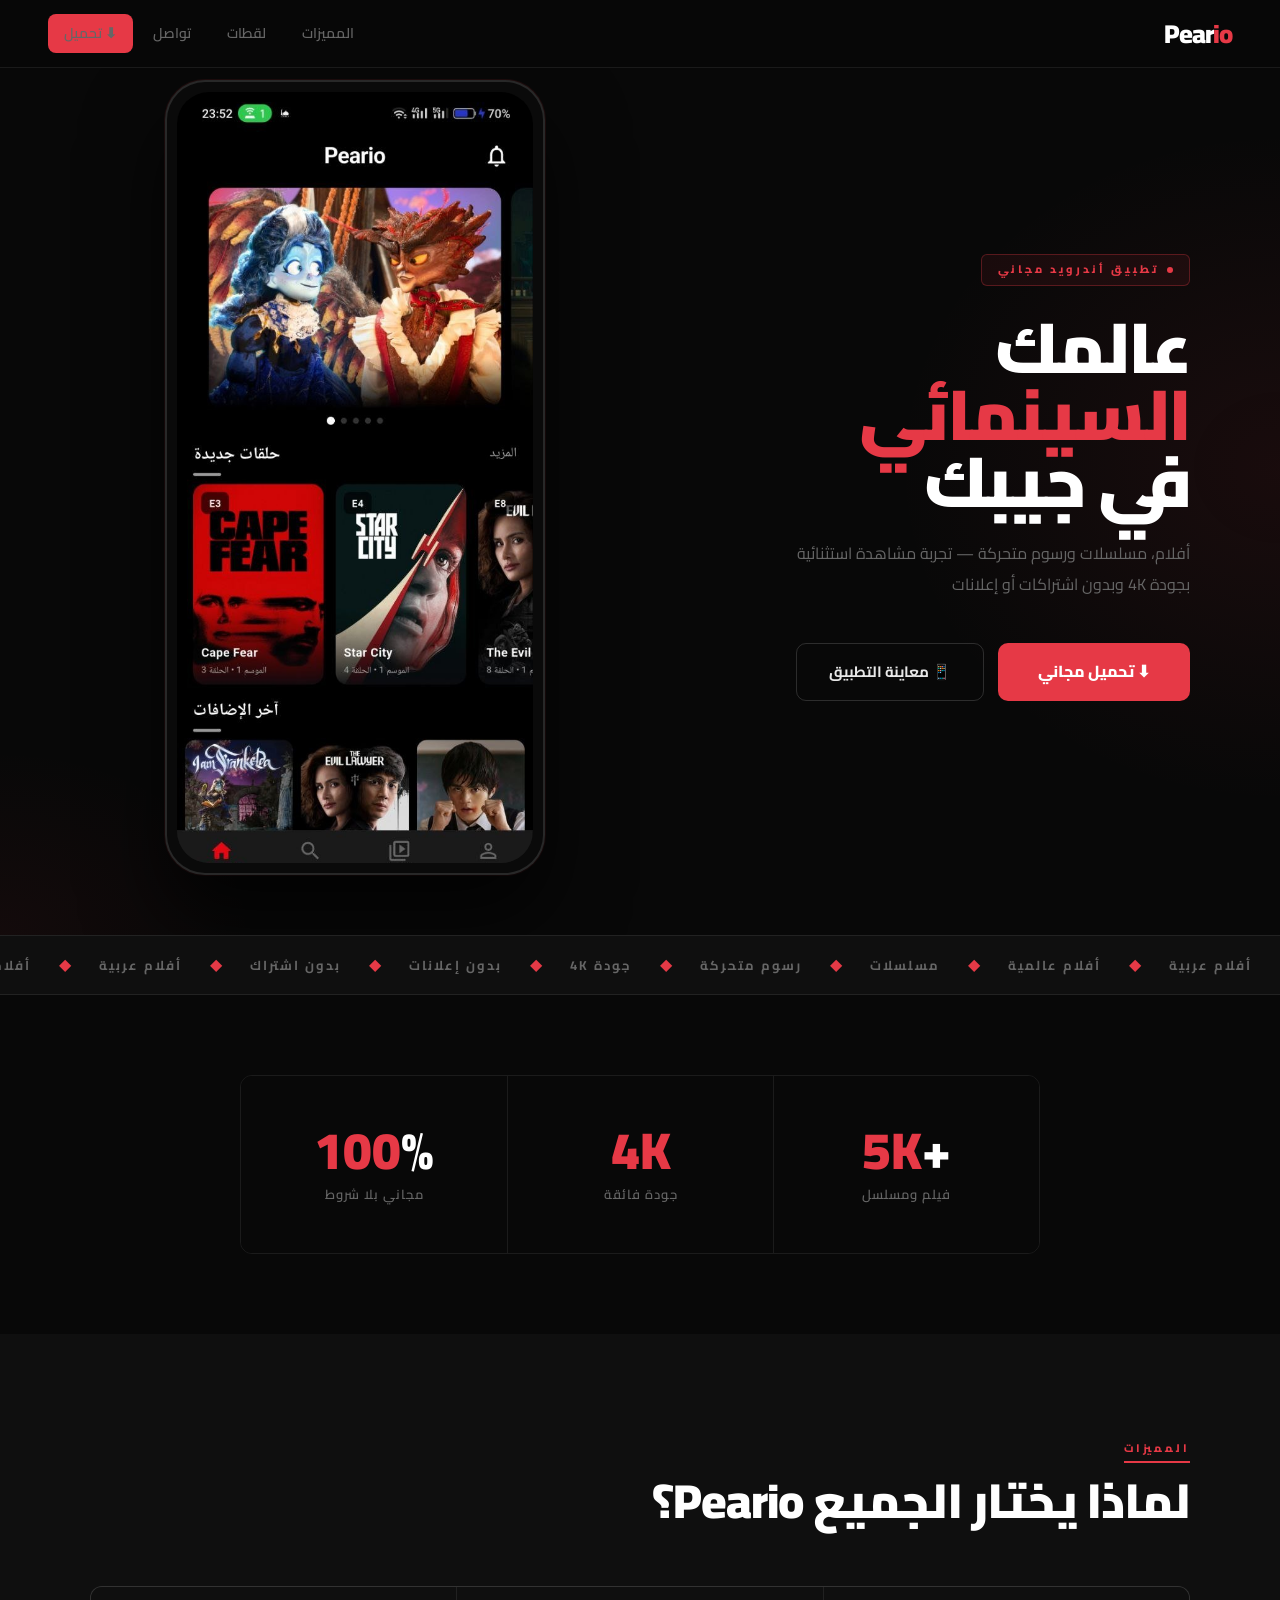
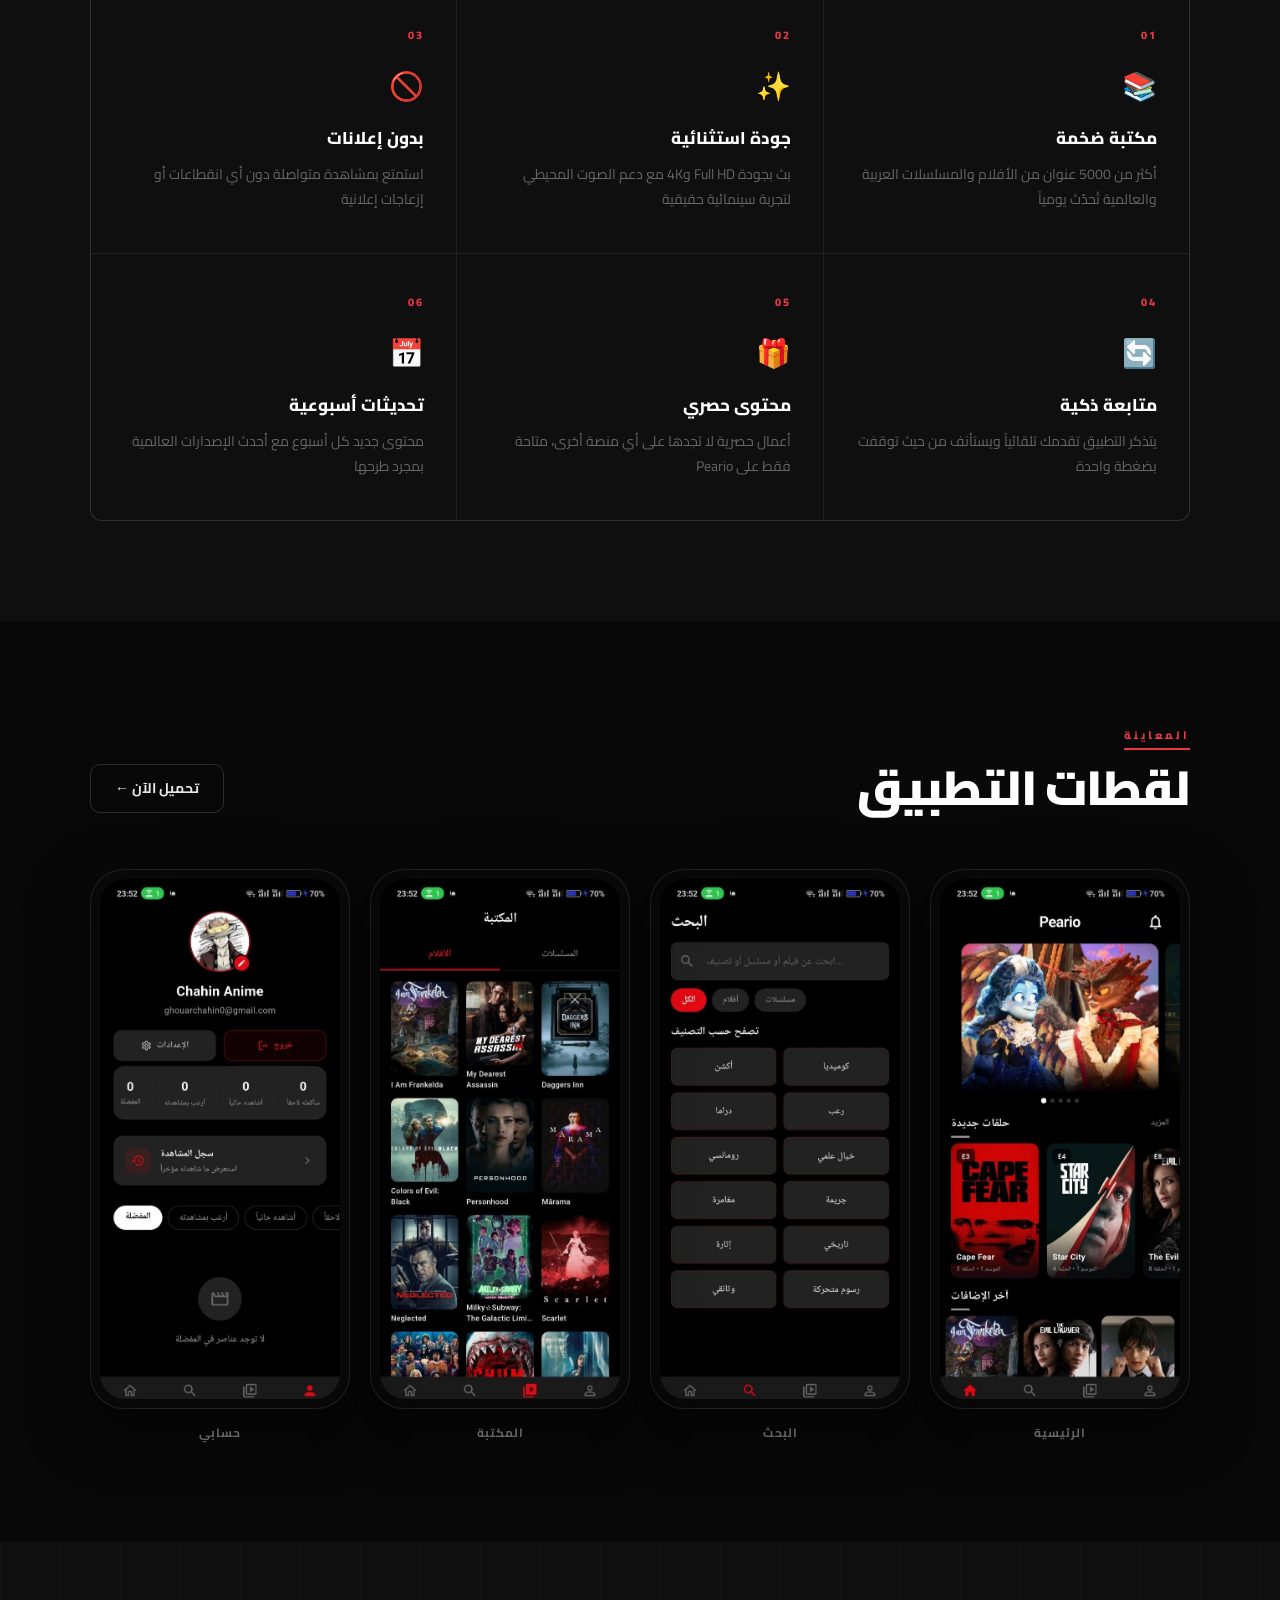
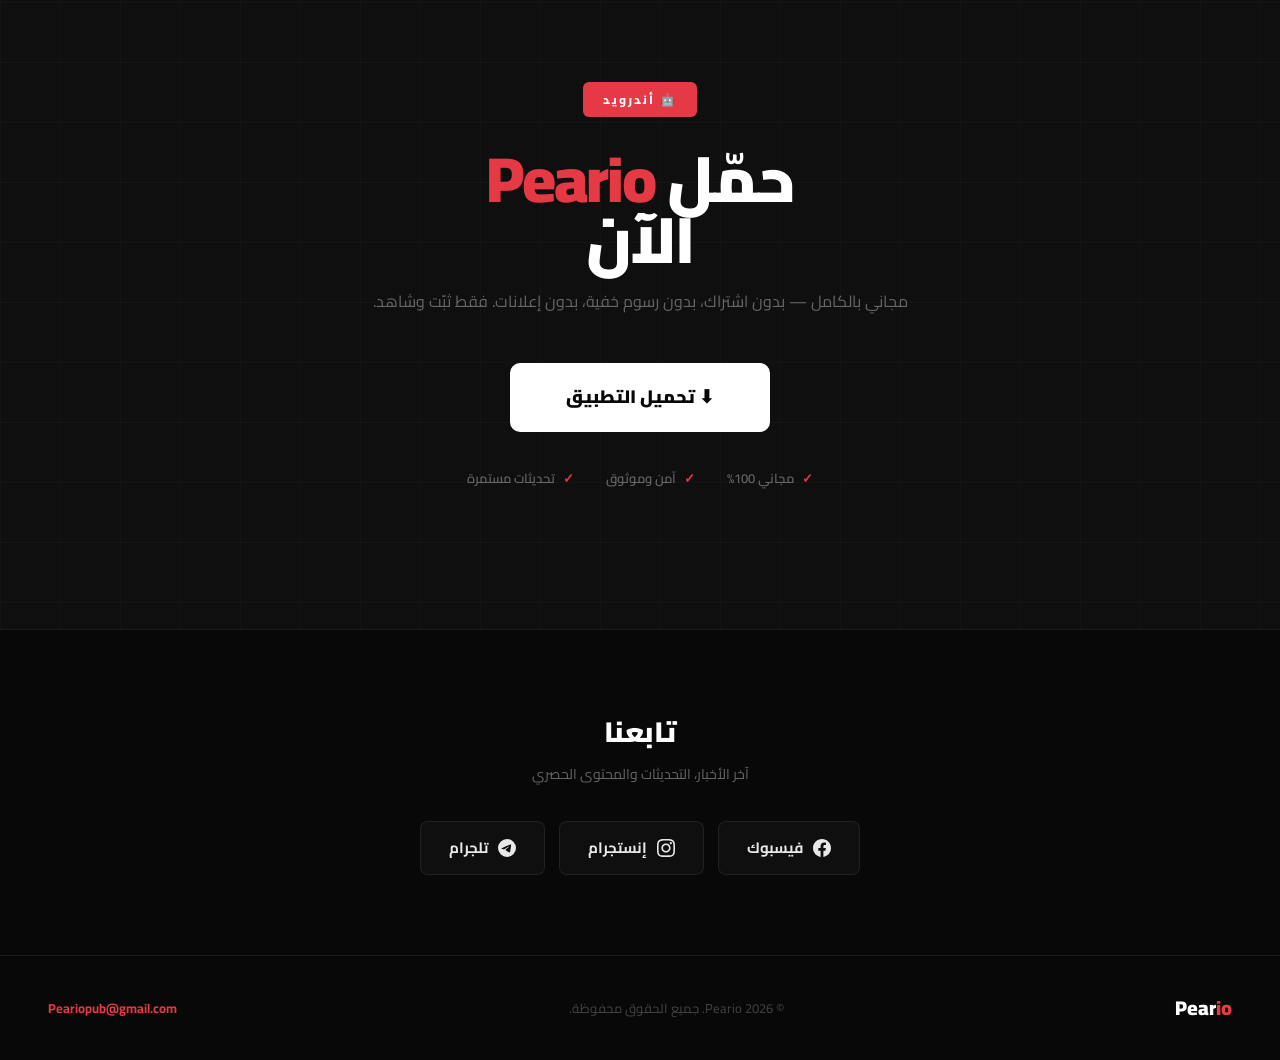
==== index.html @ 8940d9ab "Update index.html" ====
<!DOCTYPE html>
<html lang="ar" dir="rtl">
<head>
<meta charset="UTF-8"/>
<meta name="viewport" content="width=device-width,initial-scale=1"/>
<link rel="preconnect" href="https://fonts.googleapis.com"/>
<link rel="preconnect" href="https://fonts.gstatic.com" crossorigin/>
<link href="https://fonts.googleapis.com/css2?family=Cairo:wght@300;400;600;700;900&display=swap" rel="stylesheet"/>
<style>
*{margin:0;padding:0;box-sizing:border-box;}
:root{
  --bg:#080808;
  --bg2:#0f0f0f;
  --bg3:#181818;
  --red:#e63946;
  --red2:#ff4d5a;
  --white:#ffffff;
  --white2:#e8e8e8;
  --gray:#666666;
  --gray2:#444444;
  --border:rgba(255,255,255,0.08);
  --border-red:rgba(230,57,70,0.3);
}
html{scroll-behavior:smooth;}
body{background:var(--bg);color:var(--white);font-family:Cairo,sans-serif;overflow-x:hidden;line-height:1.6;}

/* NAV */
nav{position:fixed;top:0;left:0;right:0;z-index:200;display:flex;align-items:center;justify-content:space-between;padding:0 48px;height:68px;border-bottom:1px solid var(--border);background:rgba(8,8,8,0.95);backdrop-filter:blur(20px);}
.nav-brand{font-size:26px;font-weight:900;letter-spacing:-1px;color:var(--white);text-decoration:none;}
.nav-brand span{color:var(--red);}
.nav-menu{display:flex;align-items:center;gap:4px;}
.nav-menu a{color:var(--gray);text-decoration:none;font-size:14px;font-weight:600;padding:8px 16px;border-radius:8px;transition:all 0.2s;}
.nav-menu a:hover{color:var(--white);}
.nav-cta{background:var(--red);color:var(--white);font-weight:800;font-size:14px;padding:10px 24px;border-radius:8px;text-decoration:none;font-family:Cairo,sans-serif;transition:all 0.2s;}
.nav-cta:hover{background:var(--red2);transform:translateY(-1px);}

/* HERO */
.hero{min-height:100vh;display:flex;align-items:center;justify-content:center;padding:80px 40px 60px;min-height:100vh;position:relative;overflow:hidden;}
.hero-bg{position:absolute;inset:0;background:radial-gradient(ellipse 50% 60% at 100% 50%,rgba(230,57,70,0.08) 0%,transparent 60%),radial-gradient(ellipse 40% 40% at 0% 100%,rgba(230,57,70,0.05) 0%,transparent 50%);}
.hero-grid{max-width:1100px;width:100%;display:grid;grid-template-columns:1fr 1fr;gap:40px;align-items:center;position:relative;z-index:1;}
.hero-left{}
.hero-tag{display:inline-flex;align-items:center;gap:8px;border:1px solid var(--border-red);background:rgba(230,57,70,0.08);padding:6px 16px;border-radius:6px;font-size:11px;font-weight:800;color:var(--red);letter-spacing:3px;text-transform:uppercase;margin-bottom:28px;}
.hero-dot{width:6px;height:6px;border-radius:50%;background:var(--red);animation:blink 1.5s ease-in-out infinite;}
@keyframes blink{0%,100%{opacity:1;}50%{opacity:0.2;}}
.hero-title{font-size:clamp(40px,5.5vw,80px);font-weight:900;line-height:0.95;margin-bottom:24px;letter-spacing:-2px;}
.hero-title .line-red{color:var(--red);}
.hero-title .line-white{color:var(--white);}
.hero-sub{font-size:16px;color:var(--gray);max-width:420px;margin-bottom:44px;line-height:1.9;}
.hero-btns{display:flex;gap:14px;flex-wrap:wrap;}
.btn-red{display:inline-flex;align-items:center;gap:10px;background:var(--red);color:var(--white);font-weight:800;font-size:16px;padding:16px 40px;border-radius:10px;text-decoration:none;font-family:Cairo,sans-serif;transition:all 0.3s;}
.btn-red:hover{background:var(--red2);transform:translateY(-3px);box-shadow:0 12px 40px rgba(230,57,70,0.3);}
.btn-outline{display:inline-flex;align-items:center;gap:10px;background:transparent;color:var(--white2);font-weight:700;font-size:15px;padding:16px 32px;border-radius:10px;border:1px solid rgba(255,255,255,0.15);text-decoration:none;font-family:Cairo,sans-serif;transition:all 0.3s;}
.btn-outline:hover{border-color:var(--red);color:var(--red);transform:translateY(-3px);}

/* HERO PHONE */
.hero-right{display:flex;justify-content:center;align-items:center;position:relative;}
.hero-phone{width:380px;position:relative;z-index:2;}
.hero-phone-frame{background:#0a0a0a;border-radius:40px;padding:10px;border:2px solid rgba(255,255,255,0.12);box-shadow:0 40px 80px rgba(0,0,0,0.7),0 0 0 1px rgba(230,57,70,0.1);}
.hero-phone-screen{border-radius:32px;overflow:hidden;aspect-ratio:9/19.5;background:#111;}
.hero-phone-screen img{width:100%;height:100%;object-fit:cover;object-position:top;display:block;}
.hero-glow{position:absolute;width:300px;height:300px;background:radial-gradient(circle,rgba(230,57,70,0.15) 0%,transparent 70%);top:50%;left:50%;transform:translate(-50%,-50%);z-index:1;}

/* TICKER */
.ticker{border-top:1px solid var(--border);border-bottom:1px solid var(--border);padding:16px 0;background:var(--bg2);overflow:hidden;}
.ticker-track{display:flex;gap:0;animation:tick 18s linear infinite;width:max-content;}
.ticker-item{display:flex;align-items:center;gap:0;white-space:nowrap;}
.ticker-text{font-size:13px;font-weight:700;color:var(--gray);padding:0 28px;text-transform:uppercase;letter-spacing:2px;}
.ticker-sep{color:var(--red);font-size:16px;flex-shrink:0;}
@keyframes tick{0%{transform:translateX(0);}100%{transform:translateX(-50%);}}

/* STATS */
.stats-sec{padding:80px 40px;background:var(--bg);}
.stats-inner{max-width:800px;margin:0 auto;display:grid;grid-template-columns:repeat(3,1fr);gap:0;border:1px solid var(--border);border-radius:12px;overflow:hidden;}
.stat{background:var(--bg);padding:48px 20px;text-align:center;border-left:1px solid var(--border);position:relative;transition:background 0.3s;}
.stat:last-child{border-left:none;}
.stat:hover{background:var(--bg2);}
.stat::after{content:"";position:absolute;bottom:0;left:20%;right:20%;height:2px;background:var(--red);transform:scaleX(0);transition:transform 0.3s;}
.stat:hover::after{transform:scaleX(1);}
.stat-num{font-size:52px;font-weight:900;line-height:1;color:var(--white);margin-bottom:8px;}
.stat-num span{color:var(--red);}
.stat-label{font-size:13px;color:var(--gray);font-weight:600;text-transform:uppercase;letter-spacing:1px;}

/* FEATURES */
.feat-sec{padding:100px 40px;background:var(--bg2);}
.sec-header{max-width:1100px;margin:0 auto 60px;}
.sec-tag{display:inline-block;font-size:11px;font-weight:800;letter-spacing:3px;text-transform:uppercase;color:var(--red);margin-bottom:12px;border-bottom:2px solid var(--red);padding-bottom:4px;}
.sec-title{font-size:clamp(28px,4vw,48px);font-weight:900;line-height:1.05;letter-spacing:-1px;}
.feat-grid{max-width:1100px;margin:0 auto;display:grid;grid-template-columns:repeat(3,1fr);gap:1px;background:var(--border);border:1px solid var(--border);border-radius:12px;overflow:hidden;}
.feat-card{background:var(--bg2);padding:40px 32px;transition:all 0.3s;position:relative;}
.feat-card:hover{background:var(--bg3);}
.feat-num{font-size:11px;font-weight:800;color:var(--red);letter-spacing:2px;margin-bottom:20px;display:block;}
.feat-icon{font-size:28px;margin-bottom:16px;display:block;}
.feat-title{font-size:17px;font-weight:800;margin-bottom:10px;color:var(--white);}
.feat-desc{font-size:14px;color:var(--gray);line-height:1.8;}
.feat-line{position:absolute;top:0;left:0;width:3px;height:0;background:var(--red);transition:height 0.4s ease;}
.feat-card:hover .feat-line{height:100%;}

/* SCREENSHOTS */
.screen-sec{padding:100px 40px;background:var(--bg);}
.screen-header{max-width:1100px;margin:0 auto 56px;display:flex;justify-content:space-between;align-items:flex-end;}
.phones-row{max-width:1100px;margin:0 auto;display:grid;grid-template-columns:repeat(4,1fr);gap:20px;}
.phone-wrap{display:flex;flex-direction:column;align-items:center;gap:14px;cursor:pointer;transition:transform 0.3s;}
.phone-wrap:hover{transform:translateY(-10px);}
.phone-frame{background:#080808;border-radius:34px;padding:9px;border:1.5px solid rgba(255,255,255,0.1);box-shadow:0 20px 60px rgba(0,0,0,0.6);transition:all 0.3s;width:100%;}
.phone-wrap:hover .phone-frame{border-color:rgba(230,57,70,0.4);box-shadow:0 30px 60px rgba(230,57,70,0.1);}
.phone-screen{border-radius:26px;overflow:hidden;aspect-ratio:9/19.5;background:#111;}
.phone-screen img{width:100%;height:100%;object-fit:cover;object-position:top;display:block;}
.phone-label{font-size:12px;font-weight:700;color:var(--gray);letter-spacing:1px;text-transform:uppercase;}
.phone-wrap:hover .phone-label{color:var(--red);}

/* DOWNLOAD */
.dl-sec{padding:140px 40px;background:var(--bg2);text-align:center;position:relative;overflow:hidden;}
.dl-cross{position:absolute;inset:0;background-image:linear-gradient(rgba(255,255,255,0.02) 1px,transparent 1px),linear-gradient(90deg,rgba(255,255,255,0.02) 1px,transparent 1px);background-size:60px 60px;}
.dl-inner{position:relative;z-index:1;max-width:580px;margin:0 auto;}
.dl-badge{display:inline-flex;align-items:center;gap:8px;background:var(--red);padding:8px 20px;border-radius:6px;font-size:12px;font-weight:800;color:var(--white);letter-spacing:2px;text-transform:uppercase;margin-bottom:32px;}
.dl-title{font-size:clamp(36px,5vw,72px);font-weight:900;line-height:0.95;margin-bottom:16px;letter-spacing:-2px;}
.dl-title span{color:var(--red);}
.dl-sub{font-size:16px;color:var(--gray);margin-bottom:48px;line-height:1.8;}
.dl-btn{display:inline-flex;align-items:center;gap:12px;background:var(--white);color:var(--bg);font-weight:900;font-size:18px;padding:20px 56px;border-radius:10px;text-decoration:none;font-family:Cairo,sans-serif;transition:all 0.3s;}
.dl-btn:hover{background:var(--white2);transform:translateY(-4px);box-shadow:0 20px 50px rgba(255,255,255,0.1);}
.dl-checks{display:flex;justify-content:center;gap:32px;margin-top:36px;flex-wrap:wrap;}
.dl-check{font-size:13px;color:var(--gray);font-weight:600;display:flex;align-items:center;gap:8px;}
.dl-check::before{content:"✓";color:var(--red);font-weight:900;}

/* SOCIAL */
.social-sec{padding:80px 40px;background:var(--bg);border-top:1px solid var(--border);text-align:center;}
.social-title{font-size:28px;font-weight:900;margin-bottom:8px;}
.social-sub{font-size:14px;color:var(--gray);margin-bottom:36px;}
.social-row{display:flex;justify-content:center;gap:14px;flex-wrap:wrap;}
.soc-btn{display:inline-flex;align-items:center;gap:10px;padding:14px 28px;border-radius:8px;border:1px solid var(--border);color:var(--white2);text-decoration:none;font-weight:700;font-size:15px;font-family:Cairo,sans-serif;background:var(--bg2);transition:all 0.3s;}
.soc-btn:hover{border-color:var(--red);color:var(--white);background:rgba(230,57,70,0.08);transform:translateY(-3px);}

/* FOOTER */
footer{padding:36px 48px;background:var(--bg);border-top:1px solid var(--border);display:flex;align-items:center;justify-content:space-between;flex-wrap:wrap;gap:16px;}
.footer-brand{font-size:20px;font-weight:900;color:var(--white);}
.footer-brand span{color:var(--red);}
.footer-copy{font-size:13px;color:var(--gray2);}
.footer-email{font-size:13px;color:var(--red);text-decoration:none;font-weight:700;}
.footer-email:hover{color:var(--red2);}

@media(max-width:1000px){
  .hero-grid{grid-template-columns:1fr;text-align:center;gap:60px;}
  .hero-right{order:-1;}
  .hero-sub{margin:0 auto 44px;}
  .hero-btns{justify-content:center;}
  .hero-phone{width:260px;}
}
@media(max-width:900px){
  nav{padding:0 20px;}
  .nav-menu a:not(.nav-cta){display:none;}
  .stats-inner{grid-template-columns:1fr;border-radius:10px;}
  .stat{border-left:none;border-top:1px solid var(--border);}
  .stat:first-child{border-top:none;}
  .feat-grid{grid-template-columns:1fr;}
  .phones-row{grid-template-columns:repeat(2,1fr);}
  .screen-header{flex-direction:column;align-items:flex-start;gap:16px;}
  footer{flex-direction:column;text-align:center;padding:32px 24px;}
}
@media(max-width:480px){
  .hero{padding:90px 20px 60px;}
  .phones-row{grid-template-columns:repeat(2,1fr);gap:12px;}
}
</style>
</head>
<body>

<nav>
  <a href="#" class="nav-brand">Pear<span>io</span></a>
  <div class="nav-menu">
    <a href="#features">المميزات</a>
    <a href="#screenshots">لقطات</a>
    <a href="#social">تواصل</a>
    <a href="#download" class="nav-cta">⬇ تحميل</a>
  </div>
</nav>

<section class="hero">
  <div class="hero-bg"></div>
  <div class="hero-grid">
    <div class="hero-left">
      <div class="hero-tag"><div class="hero-dot"></div>تطبيق أندرويد مجاني</div>
      <h1 class="hero-title">
        <span class="line-white">عالمك</span><br/>
        <span class="line-red">السينمائي</span><br/>
        <span class="line-white">في جيبك</span>
      </h1>
      <p class="hero-sub">أفلام، مسلسلات ورسوم متحركة — تجربة مشاهدة استثنائية بجودة 4K وبدون اشتراكات أو إعلانات</p>
      <div class="hero-btns">
        <a href="#download" class="btn-red">⬇ تحميل مجاني</a>
        <a href="#screenshots" class="btn-outline">📱 معاينة التطبيق</a>
      </div>
    </div>
    <div class="hero-right">
      <div class="hero-glow"></div>
      <div class="hero-phone">
        <div class="hero-phone-frame">
          <div class="hero-phone-screen">
            <img src="[data-uri]" alt="Peario App"/>
          </div>
        </div>
      </div>
    </div>
  </div>
</section>

<div class="ticker">
  <div class="ticker-track">
    <div class="ticker-item"><span class="ticker-text">أفلام عربية</span><span class="ticker-sep">◆</span></div>
    <div class="ticker-item"><span class="ticker-text">أفلام عالمية</span><span class="ticker-sep">◆</span></div>
    <div class="ticker-item"><span class="ticker-text">مسلسلات</span><span class="ticker-sep">◆</span></div>
    <div class="ticker-item"><span class="ticker-text">رسوم متحركة</span><span class="ticker-sep">◆</span></div>
    <div class="ticker-item"><span class="ticker-text">جودة 4K</span><span class="ticker-sep">◆</span></div>
    <div class="ticker-item"><span class="ticker-text">بدون إعلانات</span><span class="ticker-sep">◆</span></div>
    <div class="ticker-item"><span class="ticker-text">بدون اشتراك</span><span class="ticker-sep">◆</span></div>
    <div class="ticker-item"><span class="ticker-text">أفلام عربية</span><span class="ticker-sep">◆</span></div>
    <div class="ticker-item"><span class="ticker-text">أفلام عالمية</span><span class="ticker-sep">◆</span></div>
    <div class="ticker-item"><span class="ticker-text">مسلسلات</span><span class="ticker-sep">◆</span></div>
    <div class="ticker-item"><span class="ticker-text">رسوم متحركة</span><span class="ticker-sep">◆</span></div>
    <div class="ticker-item"><span class="ticker-text">جودة 4K</span><span class="ticker-sep">◆</span></div>
    <div class="ticker-item"><span class="ticker-text">بدون إعلانات</span><span class="ticker-sep">◆</span></div>
    <div class="ticker-item"><span class="ticker-text">بدون اشتراك</span><span class="ticker-sep">◆</span></div>
  </div>
</div>

<section class="stats-sec">
  <div class="stats-inner">
    <div class="stat"><div class="stat-num">+<span>5K</span></div><div class="stat-label">فيلم ومسلسل</div></div>
    <div class="stat"><div class="stat-num"><span>4K</span></div><div class="stat-label">جودة فائقة</div></div>
    <div class="stat"><div class="stat-num"><span>100</span>%</div><div class="stat-label">مجاني بلا شروط</div></div>
  </div>
</section>

<section class="feat-sec" id="features">
  <div class="sec-header">
    <div class="sec-tag">المميزات</div>
    <h2 class="sec-title">لماذا يختار الجميع Peario؟</h2>
  </div>
  <div class="feat-grid">
    <div class="feat-card"><div class="feat-line"></div><span class="feat-num">01</span><span class="feat-icon">📚</span><h3 class="feat-title">مكتبة ضخمة</h3><p class="feat-desc">أكثر من 5000 عنوان من الأفلام والمسلسلات العربية والعالمية تُحدّث يومياً</p></div>
    <div class="feat-card"><div class="feat-line"></div><span class="feat-num">02</span><span class="feat-icon">✨</span><h3 class="feat-title">جودة استثنائية</h3><p class="feat-desc">بث بجودة Full HD و4K مع دعم الصوت المحيطي لتجربة سينمائية حقيقية</p></div>
    <div class="feat-card"><div class="feat-line"></div><span class="feat-num">03</span><span class="feat-icon">🚫</span><h3 class="feat-title">بدون إعلانات</h3><p class="feat-desc">استمتع بمشاهدة متواصلة دون أي انقطاعات أو إزعاجات إعلانية</p></div>
    <div class="feat-card"><div class="feat-line"></div><span class="feat-num">04</span><span class="feat-icon">🔄</span><h3 class="feat-title">متابعة ذكية</h3><p class="feat-desc">يتذكر التطبيق تقدمك تلقائياً ويستأنف من حيث توقفت بضغطة واحدة</p></div>
    <div class="feat-card"><div class="feat-line"></div><span class="feat-num">05</span><span class="feat-icon">🎁</span><h3 class="feat-title">محتوى حصري</h3><p class="feat-desc">أعمال حصرية لا تجدها على أي منصة أخرى، متاحة فقط على Peario</p></div>
    <div class="feat-card"><div class="feat-line"></div><span class="feat-num">06</span><span class="feat-icon">📅</span><h3 class="feat-title">تحديثات أسبوعية</h3><p class="feat-desc">محتوى جديد كل أسبوع مع أحدث الإصدارات العالمية بمجرد طرحها</p></div>
  </div>
</section>

<section class="screen-sec" id="screenshots">
  <div class="screen-header">
    <div>
      <div class="sec-tag">المعاينة</div>
      <h2 class="sec-title" style="margin-bottom:0;">لقطات التطبيق</h2>
    </div>
    <a href="#download" class="btn-outline" style="font-size:14px;padding:12px 24px;">تحميل الآن ←</a>
  </div>
  <div class="phones-row">
    <div class="phone-wrap">
      <div class="phone-frame"><div class="phone-screen"><img src="[data-uri]" alt="الرئيسية"/></div></div>
      <div class="phone-label">الرئيسية</div>
    </div>
    <div class="phone-wrap">
      <div class="phone-frame"><div class="phone-screen"><img src="[data-uri]" alt="البحث"/></div></div>
      <div class="phone-label">البحث</div>
    </div>
    <div class="phone-wrap">
      <div class="phone-frame"><div class="phone-screen"><img src="[data-uri]" alt="المكتبة"/></div></div>
      <div class="phone-label">المكتبة</div>
    </div>
    <div class="phone-wrap">
      <div class="phone-frame"><div class="phone-screen"><img src="[data-uri]" alt="حسابي"/></div></div>
      <div class="phone-label">حسابي</div>
    </div>
  </div>
</section>

<section class="dl-sec" id="download">
  <div class="dl-cross"></div>
  <div class="dl-inner">
    <div class="dl-badge">🤖 أندرويد</div>
    <h2 class="dl-title">حمّل <span>Peario</span><br/>الآن</h2>
    <p class="dl-sub">مجاني بالكامل — بدون اشتراك، بدون رسوم خفية، بدون إعلانات. فقط ثبّت وشاهد.</p>
    <a href="https://github.com/PearioTv/peario/releases/download/peario2.3/app-x86_64-release.apk" class="dl-btn">⬇ تحميل التطبيق</a>
    <div class="dl-checks">
      <div class="dl-check">مجاني 100%</div>
      <div class="dl-check">آمن وموثوق</div>
      <div class="dl-check">تحديثات مستمرة</div>
    </div>
  </div>
</section>

<section class="social-sec" id="social">
  <h2 class="social-title">تابعنا</h2>
  <p class="social-sub">آخر الأخبار، التحديثات والمحتوى الحصري</p>
  <div class="social-row">
    <a href="https://www.facebook.com/pearioapp/" class="soc-btn" target="_blank">
      <svg width="18" height="18" viewBox="0 0 24 24" fill="currentColor"><path d="M24 12.073c0-6.627-5.373-12-12-12s-12 5.373-12 12c0 5.99 4.388 10.954 10.125 11.854v-8.385H7.078v-3.47h3.047V9.43c0-3.007 1.792-4.669 4.533-4.669 1.312 0 2.686.235 2.686.235v2.953H15.83c-1.491 0-1.956.925-1.956 1.874v2.25h3.328l-.532 3.47h-2.796v8.385C19.612 23.027 24 18.062 24 12.073z"/></svg>
      فيسبوك
    </a>
    <a href="https://www.instagram.com/pearioapp" class="soc-btn" target="_blank">
      <svg width="18" height="18" viewBox="0 0 24 24" fill="currentColor"><path d="M12 2.163c3.204 0 3.584.012 4.85.07 3.252.148 4.771 1.691 4.919 4.919.058 1.265.069 1.645.069 4.849 0 3.205-.012 3.584-.069 4.849-.149 3.225-1.664 4.771-4.919 4.919-1.266.058-1.644.07-4.85.07-3.204 0-3.584-.012-4.849-.07-3.26-.149-4.771-1.699-4.919-4.92-.058-1.265-.07-1.644-.07-4.849 0-3.204.013-3.583.07-4.849.149-3.227 1.664-4.771 4.919-4.919 1.266-.057 1.645-.069 4.849-.069zm0-2.163c-3.259 0-3.667.014-4.947.072-4.358.2-6.78 2.618-6.98 6.98-.059 1.281-.073 1.689-.073 4.948 0 3.259.014 3.668.072 4.948.2 4.358 2.618 6.78 6.98 6.98 1.281.058 1.689.072 4.948.072 3.259 0 3.668-.014 4.948-.072 4.354-.2 6.782-2.618 6.979-6.98.059-1.28.073-1.689.073-4.948 0-3.259-.014-3.667-.072-4.947-.196-4.354-2.617-6.78-6.979-6.98-1.281-.059-1.69-.073-4.949-.073zm0 5.838c-3.403 0-6.162 2.759-6.162 6.162s2.759 6.163 6.162 6.163 6.162-2.759 6.162-6.163c0-3.403-2.759-6.162-6.162-6.162zm0 10.162c-2.209 0-4-1.79-4-4 0-2.209 1.791-4 4-4s4 1.791 4 4c0 2.21-1.791 4-4 4zm6.406-11.845c-.796 0-1.441.645-1.441 1.44s.645 1.44 1.441 1.44c.795 0 1.439-.645 1.439-1.44s-.644-1.44-1.439-1.44z"/></svg>
      إنستجرام
    </a>
    <a href="https://t.me/pearioapp" class="soc-btn" target="_blank">
      <svg width="18" height="18" viewBox="0 0 24 24" fill="currentColor"><path d="M11.944 0A12 12 0 0 0 0 12a12 12 0 0 0 12 12 12 12 0 0 0 12-12A12 12 0 0 0 12 0a12 12 0 0 0-.056 0zm4.962 7.224c.1-.002.321.023.465.14a.506.506 0 0 1 .171.325c.016.093.036.306.02.472-.18 1.898-.962 6.502-1.36 8.627-.168.9-.499 1.201-.82 1.23-.696.065-1.225-.46-1.9-.902-1.056-.693-1.653-1.124-2.678-1.8-1.185-.78-.417-1.21.258-1.91.177-.184 3.247-2.977 3.307-3.23.007-.032.014-.15-.056-.212s-.174-.041-.249-.024c-.106.024-1.793 1.14-5.061 3.345-.48.33-.913.49-1.302.48-.428-.008-1.252-.241-1.865-.44-.752-.245-1.349-.374-1.297-.789.027-.216.325-.437.893-.663 3.498-1.524 5.83-2.529 6.998-3.014 3.332-1.386 4.025-1.627 4.476-1.635z"/></svg>
      تلجرام
    </a>
  </div>
</section>

<footer>
  <div class="footer-brand">Pear<span>io</span></div>
  <div class="footer-copy">© 2026 Peario. جميع الحقوق محفوظة.</div>
  <a href="mailto:Peariopub@gmail.com" class="footer-email">Peariopub@gmail.com</a>
</footer>

</body>
</html>
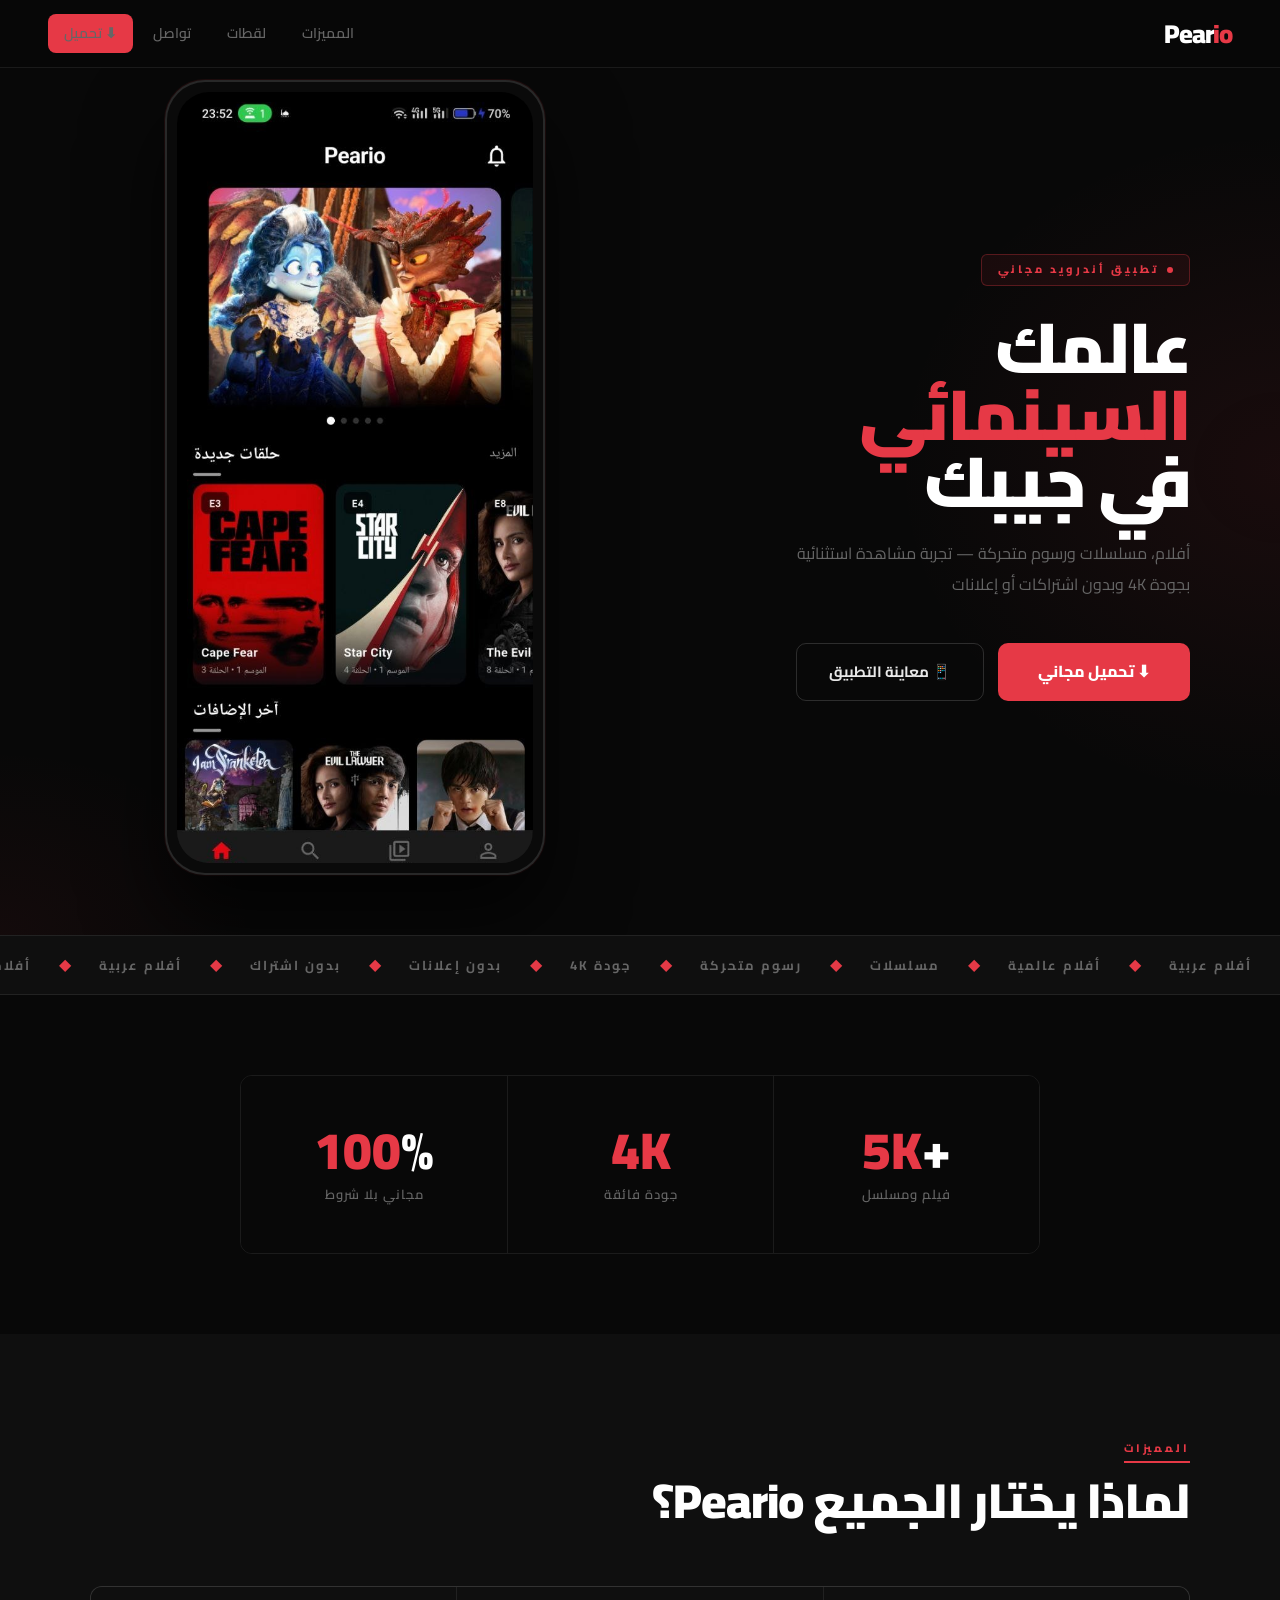
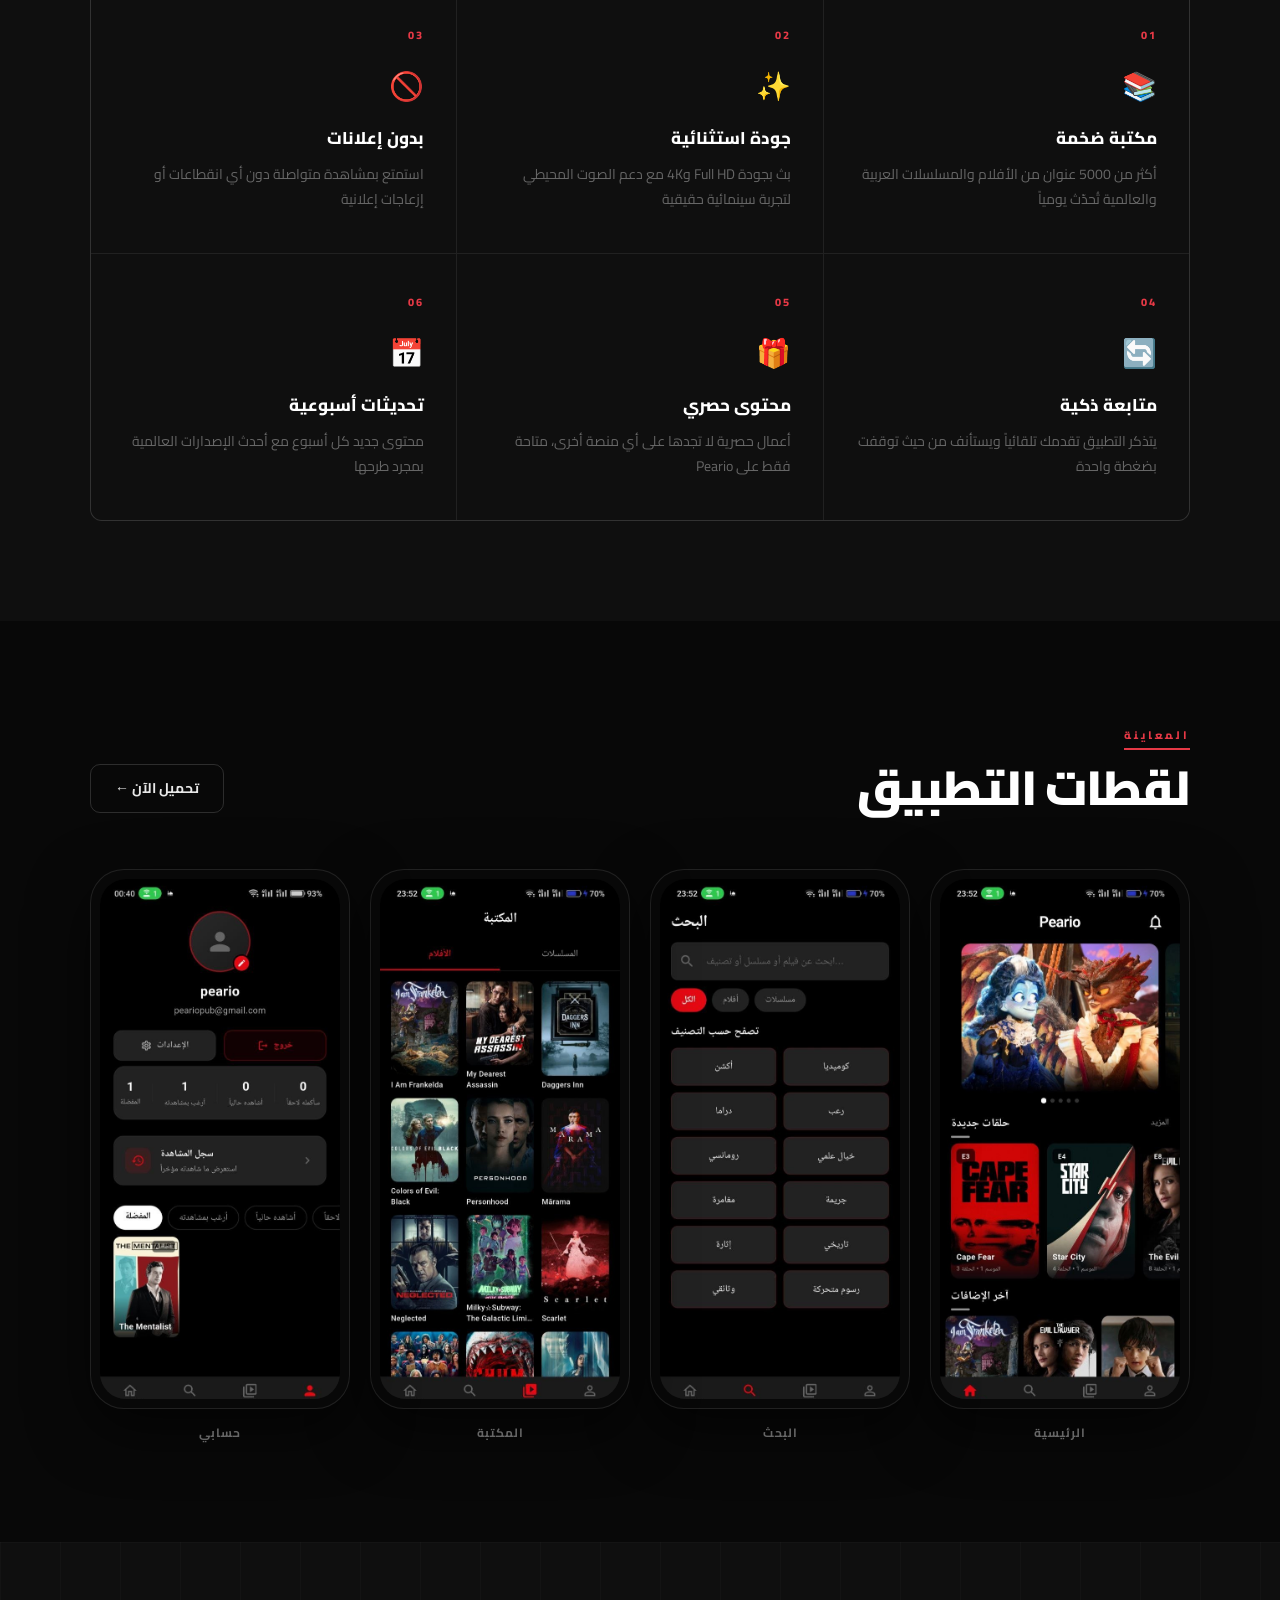
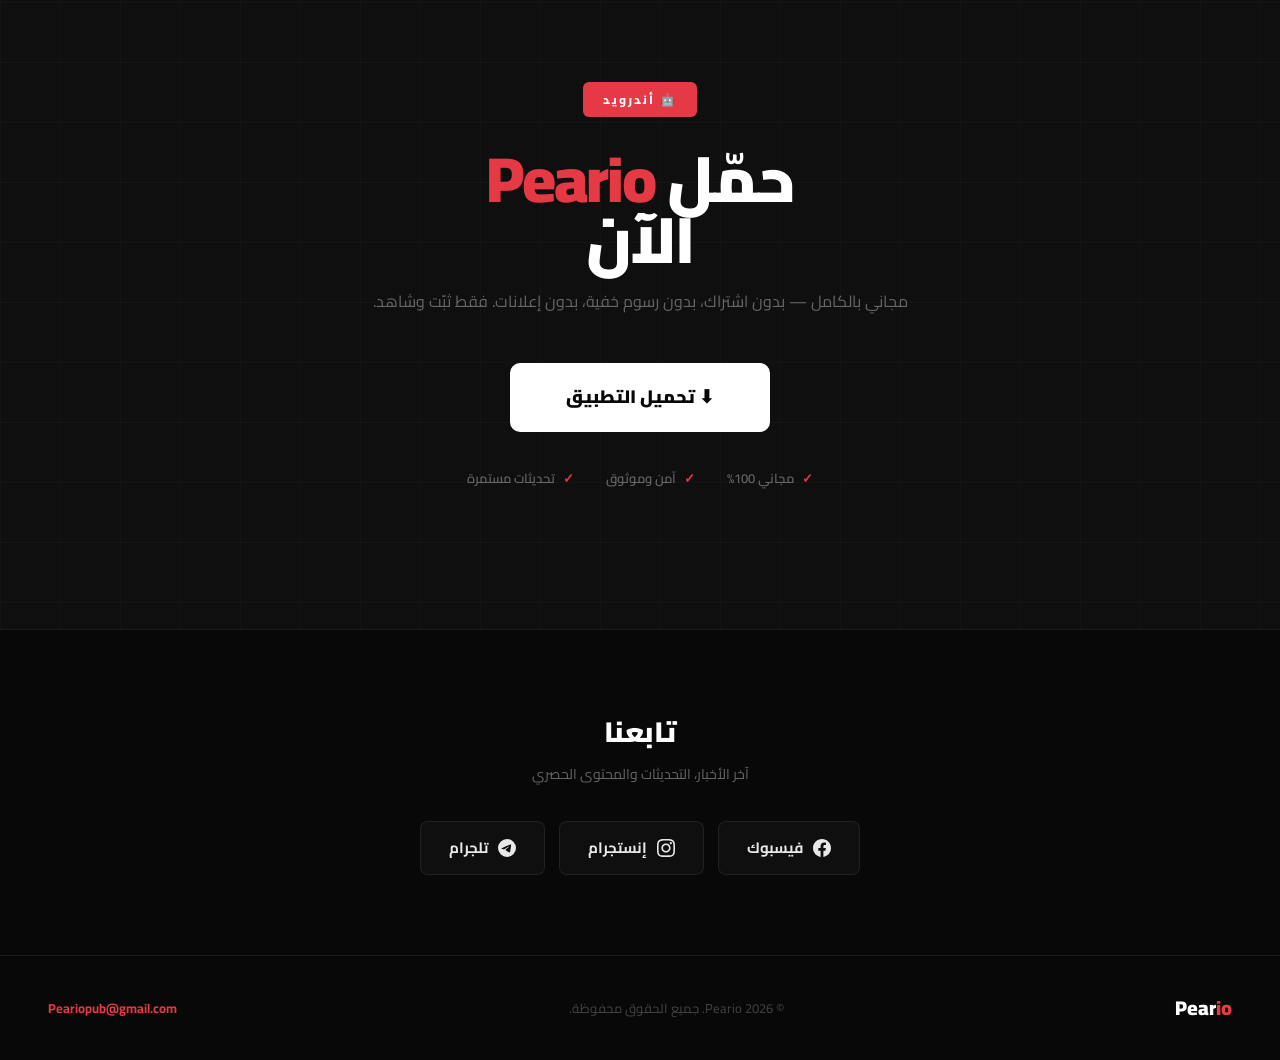
==== commit 6b6340ab: "Update index.html" ====
--- a/index.html
+++ b/index.html
@@ -267,7 +267,7 @@
       <div class="phone-label">المكتبة</div>
     </div>
     <div class="phone-wrap">
-      <div class="phone-frame"><div class="phone-screen"><img src="[data-uri]" alt="حسابي"/></div></div>
+      <div class="phone-frame"><div class="phone-screen"><img src="[data-uri]" alt="حسابي"/></div></div>
       <div class="phone-label">حسابي</div>
     </div>
   </div>
